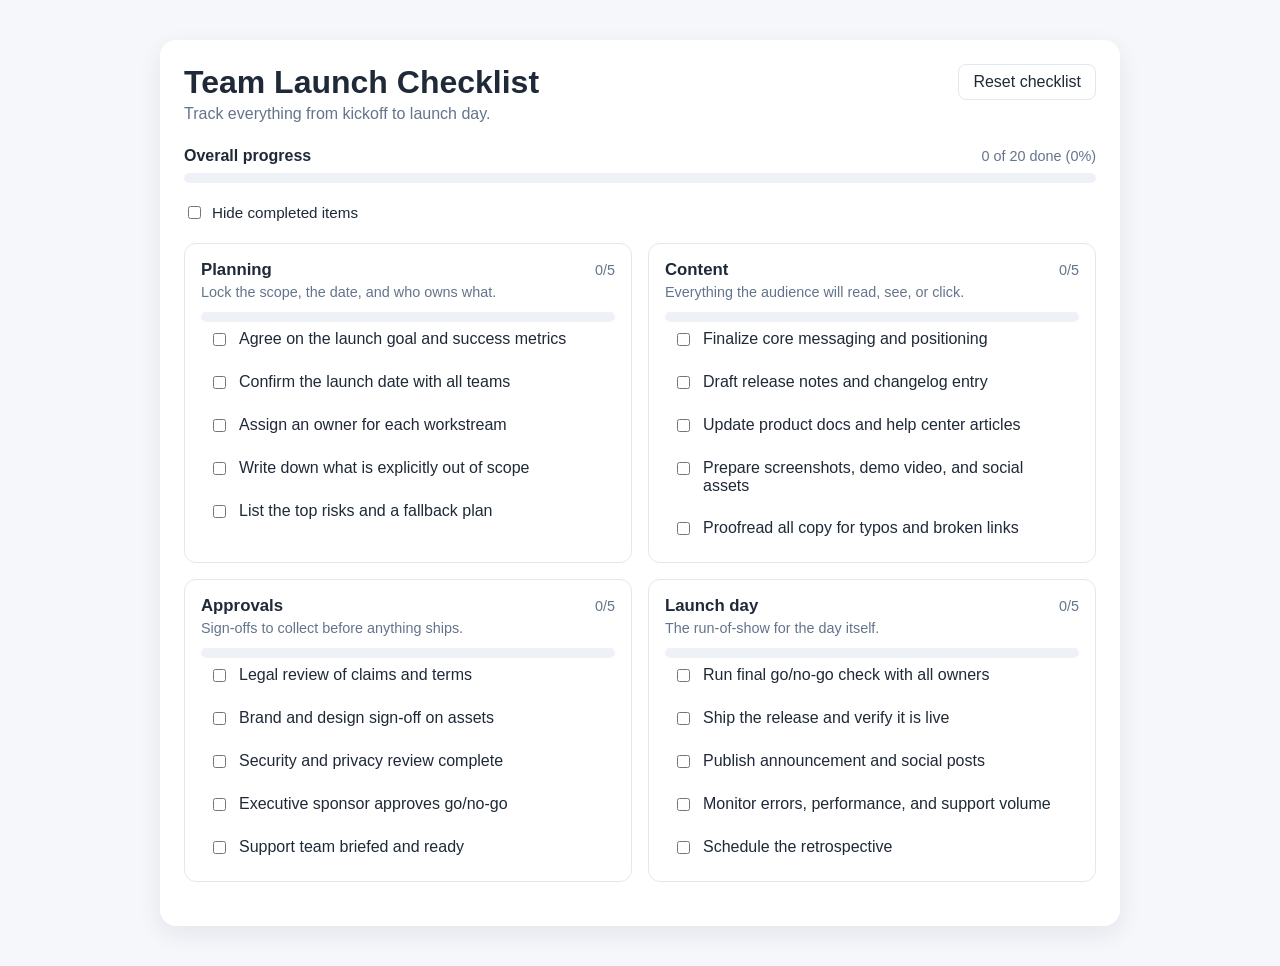
==== launch-checklist/index.html @ 83b56e7b "Add team launch checklist app and dashboard status filter Add a static Team Launch Checklist app und" ====
<!doctype html>
<html lang="en">
<head>
  <meta charset="utf-8">
  <meta name="viewport" content="width=device-width, initial-scale=1">
  <title>Team Launch Checklist</title>
  <link rel="stylesheet" href="styles.css">
</head>
<body>
  <main class="shell">
    <header class="header">
      <div>
        <h1>Team Launch Checklist</h1>
        <p class="subtitle">Track everything from kickoff to launch day.</p>
      </div>
      <button id="resetButton" class="ghost-button" type="button">Reset checklist</button>
    </header>

    <section class="overall" aria-label="Overall progress">
      <div class="overall-head">
        <strong>Overall progress</strong>
        <span id="overallCount" class="meta"></span>
      </div>
      <div class="progress">
        <div id="overallBar" class="progress-fill"></div>
      </div>
    </section>

    <div class="filters">
      <label class="toggle">
        <input type="checkbox" id="hideDone">
        Hide completed items
      </label>
    </div>

    <div id="sections" class="sections"></div>

    <p id="status" class="meta status" role="status" aria-live="polite"></p>
  </main>

  <script src="app.js"></script>
</body>
</html>
---- launch-checklist/styles.css ----
:root {
  --border: #e2e8f0;
  --muted: #64748b;
  --accent: #2563eb;
  --done: #16a34a;
}

* {
  box-sizing: border-box;
}

body {
  margin: 0;
  font-family: Segoe UI, Arial, sans-serif;
  background: #f5f7fb;
  color: #1f2937;
}

.shell {
  max-width: 960px;
  margin: 40px auto;
  padding: 24px;
  background: #fff;
  border-radius: 16px;
  box-shadow: 0 8px 24px rgba(15, 23, 42, 0.08);
}

.header {
  display: flex;
  flex-wrap: wrap;
  gap: 16px;
  align-items: flex-start;
  justify-content: space-between;
}

h1 {
  margin: 0;
}

.subtitle,
.meta {
  color: var(--muted);
}

.subtitle {
  margin: 4px 0 0;
}

.meta {
  font-size: 0.9rem;
}

.ghost-button {
  padding: 8px 14px;
  border: 1px solid var(--border);
  border-radius: 8px;
  background: #fff;
  color: #1f2937;
  font: inherit;
  cursor: pointer;
}

.ghost-button:hover {
  border-color: #cbd5e1;
  background: #f8fafc;
}

.overall {
  margin-top: 24px;
}

.overall-head {
  display: flex;
  justify-content: space-between;
  align-items: baseline;
  gap: 12px;
  margin-bottom: 8px;
}

.progress {
  height: 10px;
  border-radius: 999px;
  background: #eef2f7;
  overflow: hidden;
}

.progress-fill {
  height: 100%;
  width: 0;
  border-radius: 999px;
  background: var(--accent);
  transition: width 160ms ease-out;
}

.progress-fill.complete {
  background: var(--done);
}

.filters {
  margin-top: 20px;
}

.toggle {
  display: inline-flex;
  align-items: center;
  gap: 8px;
  font-size: 0.95rem;
  cursor: pointer;
}

.sections {
  display: grid;
  grid-template-columns: repeat(auto-fit, minmax(300px, 1fr));
  gap: 16px;
  margin-top: 20px;
}

.section {
  border: 1px solid var(--border);
  border-radius: 12px;
  padding: 16px;
}

.section-head {
  display: flex;
  justify-content: space-between;
  align-items: baseline;
  gap: 12px;
}

.section-head h2 {
  margin: 0;
  font-size: 1.05rem;
}

.section-description {
  margin: 4px 0 12px;
}

.items {
  list-style: none;
  margin: 0;
  padding: 0;
  display: grid;
  gap: 8px;
}

.item {
  display: flex;
  align-items: flex-start;
  gap: 10px;
  padding: 8px;
  border-radius: 8px;
  cursor: pointer;
}

.item:hover {
  background: #f8fafc;
}

.item input {
  margin-top: 3px;
}

.item.done .item-label {
  color: var(--muted);
  text-decoration: line-through;
}

.empty {
  color: var(--muted);
  font-size: 0.9rem;
  font-style: italic;
  padding: 8px;
}

.status {
  margin-top: 20px;
}
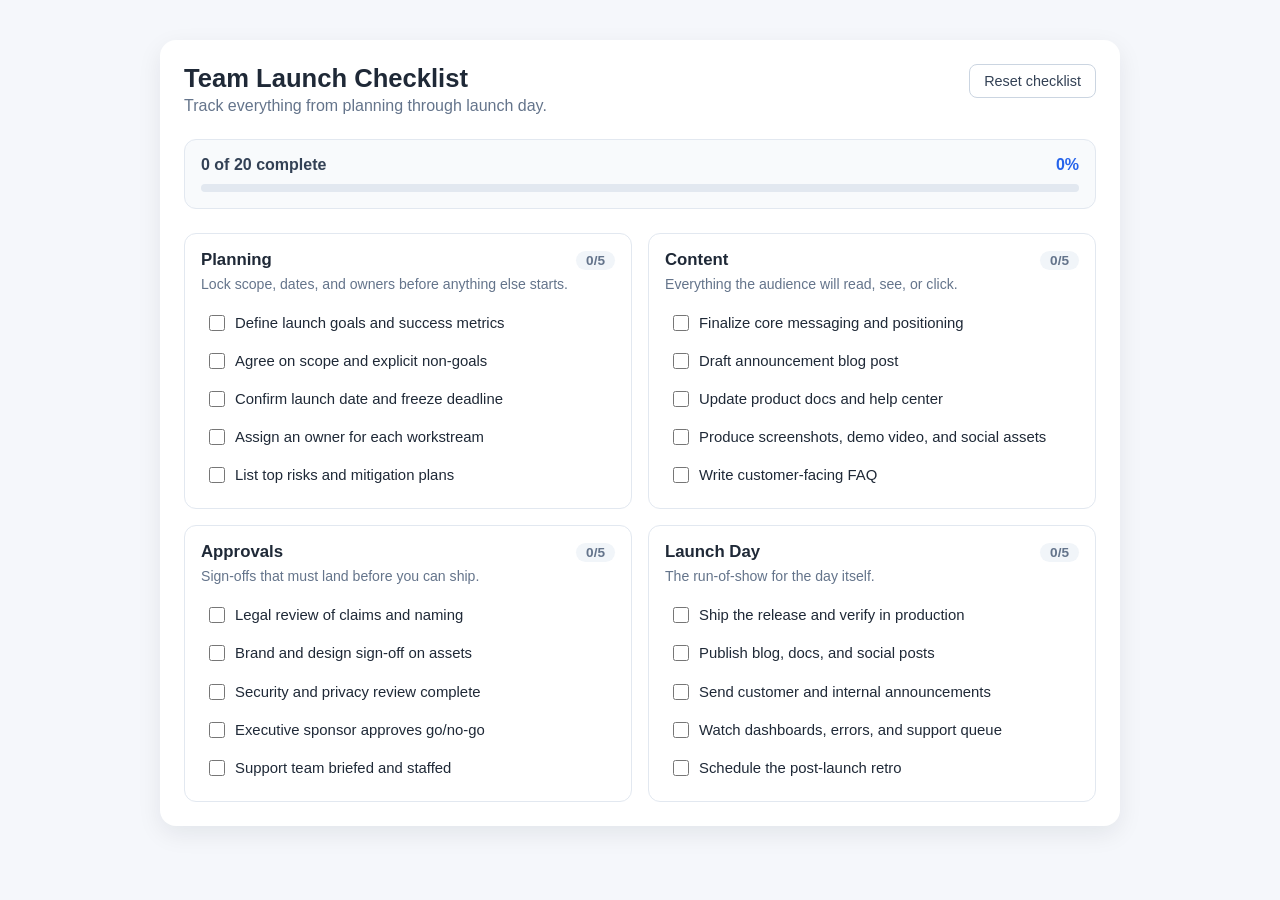
==== commit 3c49a21b: "Add static team launch checklist app A dependency-free checklist covering Planning, Content, Approva" ====
--- a/launch-checklist/index.html
+++ b/launch-checklist/index.html
@@ -11,31 +11,24 @@
     <header class="header">
       <div>
         <h1>Team Launch Checklist</h1>
-        <p class="subtitle">Track everything from kickoff to launch day.</p>
+        <p class="subtitle">Track everything from planning through launch day.</p>
       </div>
-      <button id="resetButton" class="ghost-button" type="button">Reset checklist</button>
+      <button id="resetBtn" type="button" class="reset">Reset checklist</button>
     </header>
 
-    <section class="overall" aria-label="Overall progress">
-      <div class="overall-head">
-        <strong>Overall progress</strong>
-        <span id="overallCount" class="meta"></span>
+    <section class="overall" aria-labelledby="overallHeading">
+      <h2 id="overallHeading" class="sr-only">Overall progress</h2>
+      <div class="overall-row">
+        <p id="overallLabel" class="overall-label" aria-live="polite">0 of 0 complete</p>
+        <p id="overallPct" class="overall-pct">0%</p>
       </div>
-      <div class="progress">
-        <div id="overallBar" class="progress-fill"></div>
+      <div class="bar" role="progressbar" aria-labelledby="overallHeading"
+           aria-valuemin="0" aria-valuemax="100" aria-valuenow="0" id="overallBar">
+        <div class="bar-fill" id="overallFill"></div>
       </div>
     </section>
 
-    <div class="filters">
-      <label class="toggle">
-        <input type="checkbox" id="hideDone">
-        Hide completed items
-      </label>
-    </div>
-
     <div id="sections" class="sections"></div>
-
-    <p id="status" class="meta status" role="status" aria-live="polite"></p>
   </main>
 
   <script src="app.js"></script>
--- a/launch-checklist/styles.css
+++ b/launch-checklist/styles.css
@@ -1,10 +1,3 @@
-:root {
-  --border: #e2e8f0;
-  --muted: #64748b;
-  --accent: #2563eb;
-  --done: #16a34a;
-}
-
 * {
   box-sizing: border-box;
 }
@@ -25,6 +18,18 @@
   box-shadow: 0 8px 24px rgba(15, 23, 42, 0.08);
 }
 
+.sr-only {
+  position: absolute;
+  width: 1px;
+  height: 1px;
+  padding: 0;
+  margin: -1px;
+  overflow: hidden;
+  clip: rect(0 0 0 0);
+  white-space: nowrap;
+  border: 0;
+}
+
 .header {
   display: flex;
   flex-wrap: wrap;
@@ -35,96 +40,89 @@
 
 h1 {
   margin: 0;
-}
-
-.subtitle,
-.meta {
-  color: var(--muted);
+  font-size: 1.6rem;
 }
 
 .subtitle {
   margin: 4px 0 0;
+  color: #64748b;
 }
 
-.meta {
-  font-size: 0.9rem;
-}
-
-.ghost-button {
+.reset {
   padding: 8px 14px;
-  border: 1px solid var(--border);
+  border: 1px solid #cbd5e1;
   border-radius: 8px;
   background: #fff;
-  color: #1f2937;
+  color: #334155;
   font: inherit;
+  font-size: 0.9rem;
   cursor: pointer;
 }
 
-.ghost-button:hover {
-  border-color: #cbd5e1;
-  background: #f8fafc;
+.reset:hover {
+  background: #f1f5f9;
 }
 
 .overall {
   margin-top: 24px;
+  padding: 16px;
+  border: 1px solid #e2e8f0;
+  border-radius: 12px;
+  background: #f8fafc;
 }
 
-.overall-head {
+.overall-row {
   display: flex;
+  align-items: baseline;
   justify-content: space-between;
-  align-items: baseline;
   gap: 12px;
-  margin-bottom: 8px;
 }
 
-.progress {
-  height: 10px;
+.overall-label {
+  margin: 0;
+  font-weight: 600;
+  color: #334155;
+}
+
+.overall-pct {
+  margin: 0;
+  font-weight: 700;
+  color: #2563eb;
+}
+
+.bar {
+  margin-top: 10px;
+  height: 8px;
   border-radius: 999px;
-  background: #eef2f7;
+  background: #e2e8f0;
   overflow: hidden;
 }
 
-.progress-fill {
+.bar-fill {
   height: 100%;
   width: 0;
   border-radius: 999px;
-  background: var(--accent);
-  transition: width 160ms ease-out;
-}
-
-.progress-fill.complete {
-  background: var(--done);
-}
-
-.filters {
-  margin-top: 20px;
-}
-
-.toggle {
-  display: inline-flex;
-  align-items: center;
-  gap: 8px;
-  font-size: 0.95rem;
-  cursor: pointer;
+  background: #2563eb;
+  transition: width 160ms ease;
 }
 
 .sections {
   display: grid;
   grid-template-columns: repeat(auto-fit, minmax(300px, 1fr));
   gap: 16px;
-  margin-top: 20px;
+  margin-top: 24px;
 }
 
 .section {
-  border: 1px solid var(--border);
+  border: 1px solid #e2e8f0;
   border-radius: 12px;
   padding: 16px;
 }
 
 .section-head {
   display: flex;
+  align-items: center;
   justify-content: space-between;
-  align-items: baseline;
   gap: 12px;
 }
 
@@ -133,47 +131,69 @@
   font-size: 1.05rem;
 }
 
-.section-description {
-  margin: 4px 0 12px;
+.section-count {
+  font-size: 0.85rem;
+  font-weight: 700;
+  color: #64748b;
+  background: #f1f5f9;
+  border-radius: 999px;
+  padding: 2px 10px;
+}
+
+.section-count.complete {
+  color: #166534;
+  background: #dcfce7;
+}
+
+.section-blurb {
+  margin: 6px 0 0;
+  color: #64748b;
+  font-size: 0.88rem;
 }
 
 .items {
   list-style: none;
-  margin: 0;
+  margin: 14px 0 0;
   padding: 0;
   display: grid;
-  gap: 8px;
+  gap: 4px;
 }
 
-.item {
+.item-label {
   display: flex;
   align-items: flex-start;
   gap: 10px;
-  padding: 8px;
+  padding: 7px 8px;
   border-radius: 8px;
   cursor: pointer;
 }
 
-.item:hover {
+.item-label:hover {
   background: #f8fafc;
 }
 
-.item input {
-  margin-top: 3px;
+.item-label input {
+  margin: 2px 0 0;
+  width: 16px;
+  height: 16px;
+  accent-color: #2563eb;
+  flex-shrink: 0;
+  cursor: pointer;
 }
 
-.item.done .item-label {
-  color: var(--muted);
+.item-text {
+  font-size: 0.93rem;
+  line-height: 1.35;
+}
+
+.item.done .item-text {
+  color: #94a3b8;
   text-decoration: line-through;
 }
 
-.empty {
-  color: var(--muted);
-  font-size: 0.9rem;
-  font-style: italic;
-  padding: 8px;
+@media (max-width: 600px) {
+  .shell {
+    margin: 16px;
+    padding: 18px;
+  }
 }
-
-.status {
-  margin-top: 20px;
-}
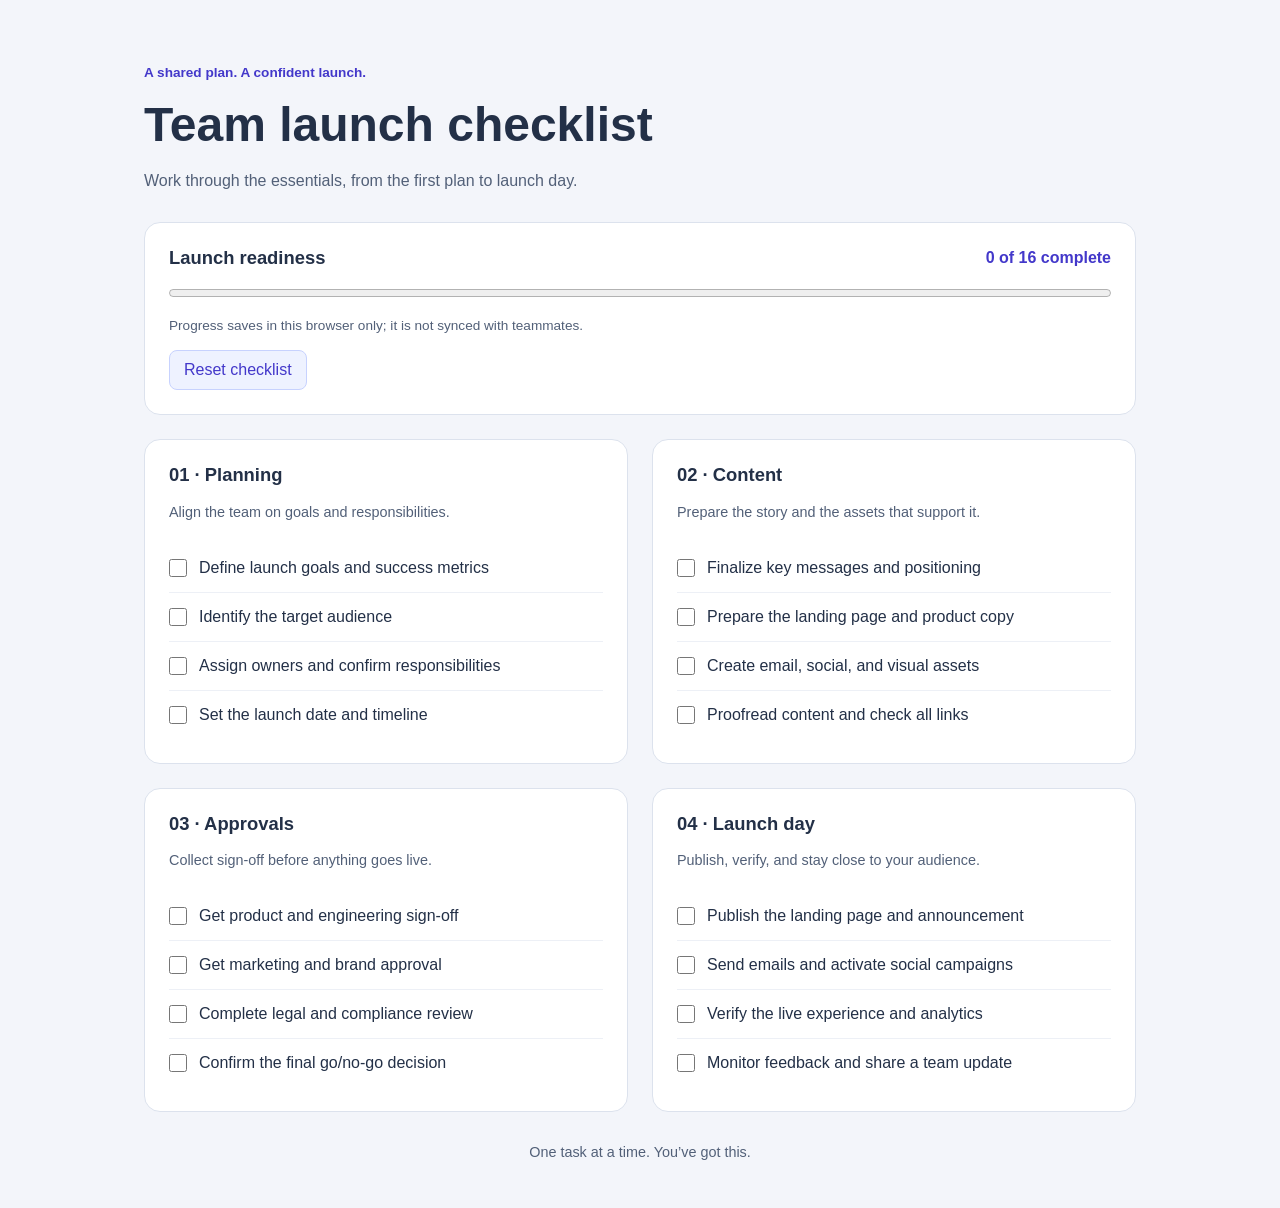
==== commit 02f8b537: "Add static team launch checklist with local progress saving Co-authored-by: Copilot App <223556219+C" ====
--- a/launch-checklist/index.html
+++ b/launch-checklist/index.html
@@ -8,29 +8,57 @@
 </head>
 <body>
   <main class="shell">
-    <header class="header">
-      <div>
-        <h1>Team Launch Checklist</h1>
-        <p class="subtitle">Track everything from planning through launch day.</p>
+    <header>
+      <p class="eyebrow">A shared plan. A confident launch.</p>
+      <h1>Team launch checklist</h1>
+      <p>Work through the essentials, from the first plan to launch day.</p>
+    </header>
+    <section class="overview" aria-label="Launch progress">
+      <div class="progress-heading">
+        <h2>Launch readiness</h2>
+        <span id="progressText" role="status">0 of 16 complete</span>
       </div>
-      <button id="resetBtn" type="button" class="reset">Reset checklist</button>
-    </header>
-
-    <section class="overall" aria-labelledby="overallHeading">
-      <h2 id="overallHeading" class="sr-only">Overall progress</h2>
-      <div class="overall-row">
-        <p id="overallLabel" class="overall-label" aria-live="polite">0 of 0 complete</p>
-        <p id="overallPct" class="overall-pct">0%</p>
-      </div>
-      <div class="bar" role="progressbar" aria-labelledby="overallHeading"
-           aria-valuemin="0" aria-valuemax="100" aria-valuenow="0" id="overallBar">
-        <div class="bar-fill" id="overallFill"></div>
-      </div>
+      <progress id="progress" max="16" value="0" aria-label="Completed launch tasks"></progress>
+      <p id="saveStatus" role="status">Progress saves in this browser only; it is not synced with teammates.</p>
+      <button id="reset" type="button">Reset checklist</button>
     </section>
-
-    <div id="sections" class="sections"></div>
+    <div class="sections">
+      <section class="checklist" aria-labelledby="planningHeading">
+        <h2 id="planningHeading">01 · Planning</h2>
+        <p>Align the team on goals and responsibilities.</p>
+        <label><input type="checkbox" id="planning-goals"> Define launch goals and success metrics</label>
+        <label><input type="checkbox" id="planning-audience"> Identify the target audience</label>
+        <label><input type="checkbox" id="planning-owners"> Assign owners and confirm responsibilities</label>
+        <label><input type="checkbox" id="planning-date"> Set the launch date and timeline</label>
+      </section>
+      <section class="checklist" aria-labelledby="contentHeading">
+        <h2 id="contentHeading">02 · Content</h2>
+        <p>Prepare the story and the assets that support it.</p>
+        <label><input type="checkbox" id="content-messaging"> Finalize key messages and positioning</label>
+        <label><input type="checkbox" id="content-page"> Prepare the landing page and product copy</label>
+        <label><input type="checkbox" id="content-assets"> Create email, social, and visual assets</label>
+        <label><input type="checkbox" id="content-proof"> Proofread content and check all links</label>
+      </section>
+      <section class="checklist" aria-labelledby="approvalsHeading">
+        <h2 id="approvalsHeading">03 · Approvals</h2>
+        <p>Collect sign-off before anything goes live.</p>
+        <label><input type="checkbox" id="approvals-product"> Get product and engineering sign-off</label>
+        <label><input type="checkbox" id="approvals-brand"> Get marketing and brand approval</label>
+        <label><input type="checkbox" id="approvals-legal"> Complete legal and compliance review</label>
+        <label><input type="checkbox" id="approvals-go"> Confirm the final go/no-go decision</label>
+      </section>
+      <section class="checklist" aria-labelledby="launchHeading">
+        <h2 id="launchHeading">04 · Launch day</h2>
+        <p>Publish, verify, and stay close to your audience.</p>
+        <label><input type="checkbox" id="launch-publish"> Publish the landing page and announcement</label>
+        <label><input type="checkbox" id="launch-campaigns"> Send emails and activate social campaigns</label>
+        <label><input type="checkbox" id="launch-check"> Verify the live experience and analytics</label>
+        <label><input type="checkbox" id="launch-monitor"> Monitor feedback and share a team update</label>
+      </section>
+    </div>
+    <noscript><p>Enable JavaScript to track progress and save your checklist. The tasks are still readable without it.</p></noscript>
+    <footer>One task at a time. You’ve got this.</footer>
   </main>
-
   <script src="app.js"></script>
 </body>
 </html>
--- a/launch-checklist/styles.css
+++ b/launch-checklist/styles.css
@@ -1,199 +1,49 @@
-* {
-  box-sizing: border-box;
+:root {
+  font-family: "Segoe UI", Arial, sans-serif;
+  color: #233047;
+  background: #f3f5fa;
+  accent-color: #4338ca;
 }
 
-body {
-  margin: 0;
-  font-family: Segoe UI, Arial, sans-serif;
-  background: #f5f7fb;
-  color: #1f2937;
+* { box-sizing: border-box; }
+body { margin: 0; }
+.shell { max-width: 1040px; margin: 0 auto; padding: 48px 24px; }
+header { margin-bottom: 28px; }
+.eyebrow { color: #4338ca; font-size: 0.85rem; font-weight: 700; }
+h1 { font-size: clamp(2rem, 5vw, 3rem); margin: 12px 0; }
+h2 { font-size: 1.15rem; margin: 0; }
+p { color: #526078; line-height: 1.6; }
+.overview, .checklist {
+  background: white;
+  border: 1px solid #dce2ed;
+  border-radius: 16px;
+  padding: 24px;
 }
-
-.shell {
-  max-width: 960px;
-  margin: 40px auto;
-  padding: 24px;
-  background: #fff;
-  border-radius: 16px;
-  box-shadow: 0 8px 24px rgba(15, 23, 42, 0.08);
-}
-
-.sr-only {
-  position: absolute;
-  width: 1px;
-  height: 1px;
-  padding: 0;
-  margin: -1px;
-  overflow: hidden;
-  clip: rect(0 0 0 0);
-  white-space: nowrap;
-  border: 0;
-}
-
-.header {
-  display: flex;
-  flex-wrap: wrap;
-  gap: 16px;
-  align-items: flex-start;
-  justify-content: space-between;
-}
-
-h1 {
-  margin: 0;
-  font-size: 1.6rem;
-}
-
-.subtitle {
-  margin: 4px 0 0;
-  color: #64748b;
-}
-
-.reset {
-  padding: 8px 14px;
-  border: 1px solid #cbd5e1;
+.overview { margin-bottom: 24px; }
+.progress-heading { display: flex; align-items: center; justify-content: space-between; gap: 12px; flex-wrap: wrap; }
+#progressText { font-weight: 600; color: #4338ca; }
+progress { width: 100%; height: 16px; margin-top: 16px; }
+#saveStatus { font-size: 0.85rem; }
+button {
+  font: inherit;
+  color: #4338ca;
+  background: #eef2ff;
+  border: 1px solid #c7d2fe;
   border-radius: 8px;
-  background: #fff;
-  color: #334155;
-  font: inherit;
-  font-size: 0.9rem;
+  padding: 10px 14px;
   cursor: pointer;
 }
-
-.reset:hover {
-  background: #f1f5f9;
+button:hover { background: #e0e7ff; }
+.sections { display: grid; grid-template-columns: repeat(2, minmax(0, 1fr)); gap: 24px; }
+.checklist > p { font-size: 0.9rem; margin-bottom: 20px; }
+label { display: flex; gap: 12px; align-items: flex-start; padding: 12px 0; line-height: 1.5; cursor: pointer; }
+label + label { border-top: 1px solid #edf0f6; }
+input[type="checkbox"] { flex-shrink: 0; width: 18px; height: 18px; margin: 3px 0 0; }
+label:has(input:checked) { color: #526078; text-decoration: line-through; }
+:focus-visible { outline: 3px solid #4338ca; outline-offset: 4px; }
+footer { text-align: center; color: #526078; margin-top: 32px; font-size: 0.9rem; }
+@media (max-width: 640px) {
+  .shell { padding: 28px 16px; }
+  .sections { grid-template-columns: 1fr; }
+  .overview, .checklist { padding: 20px; }
 }
-
-.overall {
-  margin-top: 24px;
-  padding: 16px;
-  border: 1px solid #e2e8f0;
-  border-radius: 12px;
-  background: #f8fafc;
-}
-
-.overall-row {
-  display: flex;
-  align-items: baseline;
-  justify-content: space-between;
-  gap: 12px;
-}
-
-.overall-label {
-  margin: 0;
-  font-weight: 600;
-  color: #334155;
-}
-
-.overall-pct {
-  margin: 0;
-  font-weight: 700;
-  color: #2563eb;
-}
-
-.bar {
-  margin-top: 10px;
-  height: 8px;
-  border-radius: 999px;
-  background: #e2e8f0;
-  overflow: hidden;
-}
-
-.bar-fill {
-  height: 100%;
-  width: 0;
-  border-radius: 999px;
-  background: #2563eb;
-  transition: width 160ms ease;
-}
-
-.sections {
-  display: grid;
-  grid-template-columns: repeat(auto-fit, minmax(300px, 1fr));
-  gap: 16px;
-  margin-top: 24px;
-}
-
-.section {
-  border: 1px solid #e2e8f0;
-  border-radius: 12px;
-  padding: 16px;
-}
-
-.section-head {
-  display: flex;
-  align-items: center;
-  justify-content: space-between;
-  gap: 12px;
-}
-
-.section-head h2 {
-  margin: 0;
-  font-size: 1.05rem;
-}
-
-.section-count {
-  font-size: 0.85rem;
-  font-weight: 700;
-  color: #64748b;
-  background: #f1f5f9;
-  border-radius: 999px;
-  padding: 2px 10px;
-}
-
-.section-count.complete {
-  color: #166534;
-  background: #dcfce7;
-}
-
-.section-blurb {
-  margin: 6px 0 0;
-  color: #64748b;
-  font-size: 0.88rem;
-}
-
-.items {
-  list-style: none;
-  margin: 14px 0 0;
-  padding: 0;
-  display: grid;
-  gap: 4px;
-}
-
-.item-label {
-  display: flex;
-  align-items: flex-start;
-  gap: 10px;
-  padding: 7px 8px;
-  border-radius: 8px;
-  cursor: pointer;
-}
-
-.item-label:hover {
-  background: #f8fafc;
-}
-
-.item-label input {
-  margin: 2px 0 0;
-  width: 16px;
-  height: 16px;
-  accent-color: #2563eb;
-  flex-shrink: 0;
-  cursor: pointer;
-}
-
-.item-text {
-  font-size: 0.93rem;
-  line-height: 1.35;
-}
-
-.item.done .item-text {
-  color: #94a3b8;
-  text-decoration: line-through;
-}
-
-@media (max-width: 600px) {
-  .shell {
-    margin: 16px;
-    padding: 18px;
-  }
-}
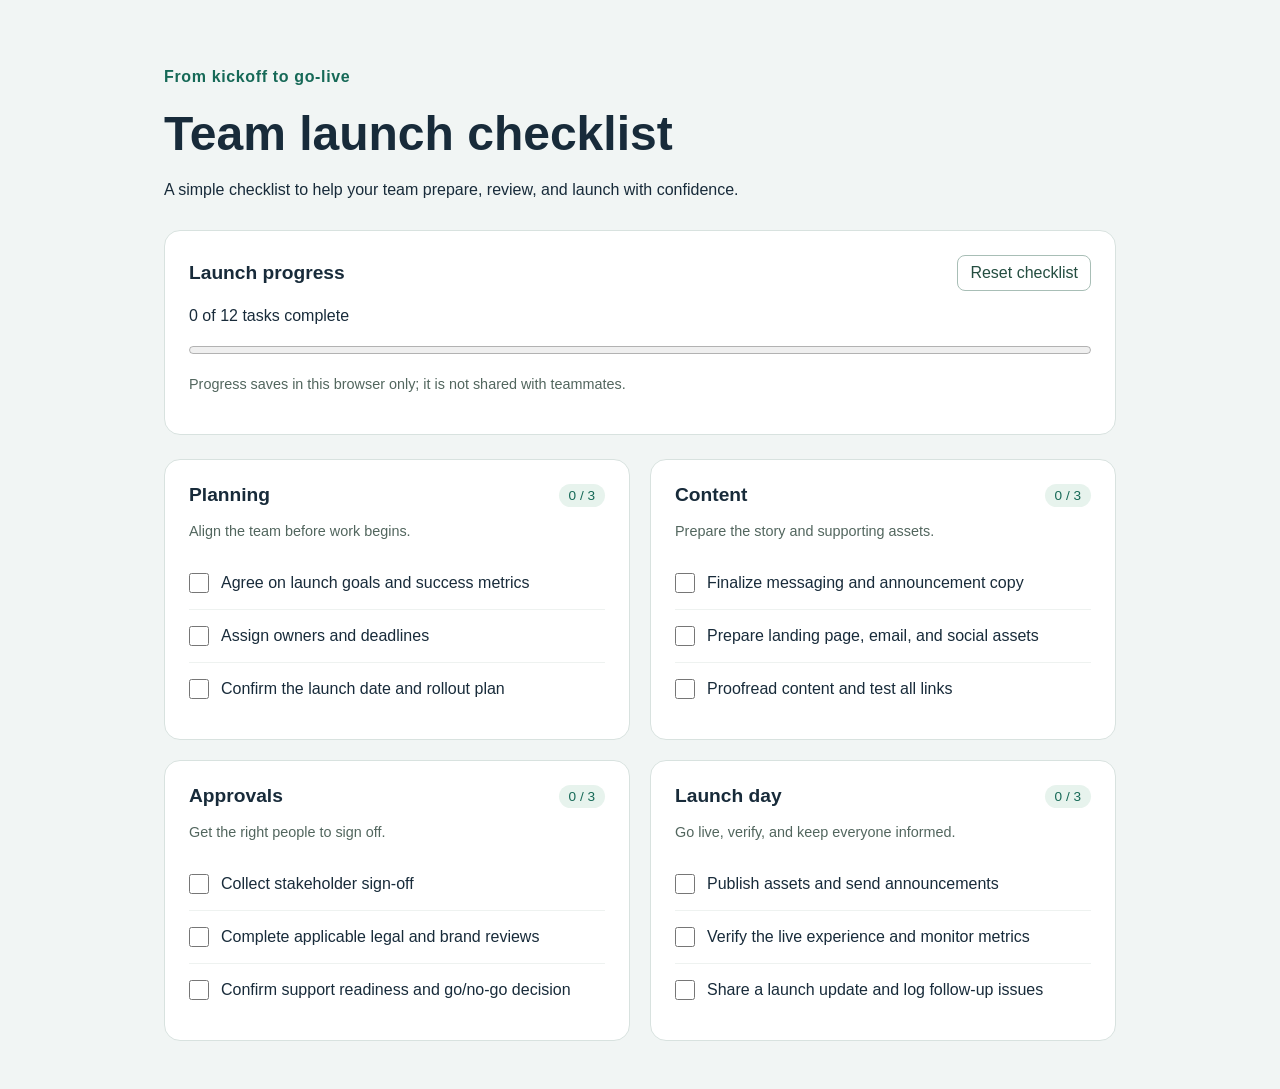
==== commit c29802af: "Add static team launch checklist with local progress saving Co-authored-by: Copilot App <223556219+C" ====
--- a/launch-checklist/index.html
+++ b/launch-checklist/index.html
@@ -5,60 +5,60 @@
   <meta name="viewport" content="width=device-width, initial-scale=1">
   <title>Team Launch Checklist</title>
   <link rel="stylesheet" href="styles.css">
+  <script src="app.js" defer></script>
 </head>
 <body>
-  <main class="shell">
+  <main>
     <header>
-      <p class="eyebrow">A shared plan. A confident launch.</p>
+      <p class="eyebrow">From kickoff to go-live</p>
       <h1>Team launch checklist</h1>
-      <p>Work through the essentials, from the first plan to launch day.</p>
+      <p>A simple checklist to help your team prepare, review, and launch with confidence.</p>
     </header>
-    <section class="overview" aria-label="Launch progress">
-      <div class="progress-heading">
-        <h2>Launch readiness</h2>
-        <span id="progressText" role="status">0 of 16 complete</span>
+
+    <section class="overview" aria-labelledby="progress-heading">
+      <div class="overview-heading">
+        <h2 id="progress-heading">Launch progress</h2>
+        <button id="reset" type="button">Reset checklist</button>
       </div>
-      <progress id="progress" max="16" value="0" aria-label="Completed launch tasks"></progress>
-      <p id="saveStatus" role="status">Progress saves in this browser only; it is not synced with teammates.</p>
-      <button id="reset" type="button">Reset checklist</button>
+      <p id="progress-text" role="status">0 of 12 tasks complete</p>
+      <progress id="progress" max="12" value="0" aria-label="Overall launch progress"></progress>
+      <p id="save-notice" class="note" role="status">Progress saves in this browser only; it is not shared with teammates.</p>
     </section>
+
     <div class="sections">
-      <section class="checklist" aria-labelledby="planningHeading">
-        <h2 id="planningHeading">01 · Planning</h2>
-        <p>Align the team on goals and responsibilities.</p>
-        <label><input type="checkbox" id="planning-goals"> Define launch goals and success metrics</label>
-        <label><input type="checkbox" id="planning-audience"> Identify the target audience</label>
-        <label><input type="checkbox" id="planning-owners"> Assign owners and confirm responsibilities</label>
-        <label><input type="checkbox" id="planning-date"> Set the launch date and timeline</label>
+      <section class="checklist" aria-labelledby="planning-heading">
+        <div class="section-heading"><h2 id="planning-heading">Planning</h2><span class="section-count">0 / 3</span></div>
+        <p class="note">Align the team before work begins.</p>
+        <label><input type="checkbox" data-task="planning-goals"><span>Agree on launch goals and success metrics</span></label>
+        <label><input type="checkbox" data-task="planning-owners"><span>Assign owners and deadlines</span></label>
+        <label><input type="checkbox" data-task="planning-date"><span>Confirm the launch date and rollout plan</span></label>
       </section>
-      <section class="checklist" aria-labelledby="contentHeading">
-        <h2 id="contentHeading">02 · Content</h2>
-        <p>Prepare the story and the assets that support it.</p>
-        <label><input type="checkbox" id="content-messaging"> Finalize key messages and positioning</label>
-        <label><input type="checkbox" id="content-page"> Prepare the landing page and product copy</label>
-        <label><input type="checkbox" id="content-assets"> Create email, social, and visual assets</label>
-        <label><input type="checkbox" id="content-proof"> Proofread content and check all links</label>
+
+      <section class="checklist" aria-labelledby="content-heading">
+        <div class="section-heading"><h2 id="content-heading">Content</h2><span class="section-count">0 / 3</span></div>
+        <p class="note">Prepare the story and supporting assets.</p>
+        <label><input type="checkbox" data-task="content-message"><span>Finalize messaging and announcement copy</span></label>
+        <label><input type="checkbox" data-task="content-assets"><span>Prepare landing page, email, and social assets</span></label>
+        <label><input type="checkbox" data-task="content-review"><span>Proofread content and test all links</span></label>
       </section>
-      <section class="checklist" aria-labelledby="approvalsHeading">
-        <h2 id="approvalsHeading">03 · Approvals</h2>
-        <p>Collect sign-off before anything goes live.</p>
-        <label><input type="checkbox" id="approvals-product"> Get product and engineering sign-off</label>
-        <label><input type="checkbox" id="approvals-brand"> Get marketing and brand approval</label>
-        <label><input type="checkbox" id="approvals-legal"> Complete legal and compliance review</label>
-        <label><input type="checkbox" id="approvals-go"> Confirm the final go/no-go decision</label>
+
+      <section class="checklist" aria-labelledby="approvals-heading">
+        <div class="section-heading"><h2 id="approvals-heading">Approvals</h2><span class="section-count">0 / 3</span></div>
+        <p class="note">Get the right people to sign off.</p>
+        <label><input type="checkbox" data-task="approvals-stakeholders"><span>Collect stakeholder sign-off</span></label>
+        <label><input type="checkbox" data-task="approvals-legal"><span>Complete applicable legal and brand reviews</span></label>
+        <label><input type="checkbox" data-task="approvals-ready"><span>Confirm support readiness and go/no-go decision</span></label>
       </section>
-      <section class="checklist" aria-labelledby="launchHeading">
-        <h2 id="launchHeading">04 · Launch day</h2>
-        <p>Publish, verify, and stay close to your audience.</p>
-        <label><input type="checkbox" id="launch-publish"> Publish the landing page and announcement</label>
-        <label><input type="checkbox" id="launch-campaigns"> Send emails and activate social campaigns</label>
-        <label><input type="checkbox" id="launch-check"> Verify the live experience and analytics</label>
-        <label><input type="checkbox" id="launch-monitor"> Monitor feedback and share a team update</label>
+
+      <section class="checklist" aria-labelledby="launch-heading">
+        <div class="section-heading"><h2 id="launch-heading">Launch day</h2><span class="section-count">0 / 3</span></div>
+        <p class="note">Go live, verify, and keep everyone informed.</p>
+        <label><input type="checkbox" data-task="launch-publish"><span>Publish assets and send announcements</span></label>
+        <label><input type="checkbox" data-task="launch-verify"><span>Verify the live experience and monitor metrics</span></label>
+        <label><input type="checkbox" data-task="launch-update"><span>Share a launch update and log follow-up issues</span></label>
       </section>
     </div>
-    <noscript><p>Enable JavaScript to track progress and save your checklist. The tasks are still readable without it.</p></noscript>
-    <footer>One task at a time. You’ve got this.</footer>
+    <noscript><p>Enable JavaScript to track progress and save your checklist.</p></noscript>
   </main>
-  <script src="app.js"></script>
 </body>
 </html>
--- a/launch-checklist/styles.css
+++ b/launch-checklist/styles.css
@@ -1,49 +1,34 @@
 :root {
   font-family: "Segoe UI", Arial, sans-serif;
-  color: #233047;
-  background: #f3f5fa;
-  accent-color: #4338ca;
+  color: #182b3a;
+  background: #f1f5f4;
+  accent-color: #166957;
 }
 
 * { box-sizing: border-box; }
 body { margin: 0; }
-.shell { max-width: 1040px; margin: 0 auto; padding: 48px 24px; }
+main { max-width: 1000px; margin: 0 auto; padding: 48px 24px; }
+h1 { font-size: clamp(2rem, 5vw, 3rem); margin: 8px 0 16px; }
+h2 { font-size: 1.2rem; margin: 0; }
 header { margin-bottom: 28px; }
-.eyebrow { color: #4338ca; font-size: 0.85rem; font-weight: 700; }
-h1 { font-size: clamp(2rem, 5vw, 3rem); margin: 12px 0; }
-h2 { font-size: 1.15rem; margin: 0; }
-p { color: #526078; line-height: 1.6; }
-.overview, .checklist {
-  background: white;
-  border: 1px solid #dce2ed;
-  border-radius: 16px;
-  padding: 24px;
-}
+header > p { line-height: 1.6; }
+.eyebrow { color: #166957; font-weight: 700; letter-spacing: 0.04em; }
+.overview, .checklist { background: #fff; border: 1px solid #d8e2df; border-radius: 16px; padding: 24px; }
 .overview { margin-bottom: 24px; }
-.progress-heading { display: flex; align-items: center; justify-content: space-between; gap: 12px; flex-wrap: wrap; }
-#progressText { font-weight: 600; color: #4338ca; }
-progress { width: 100%; height: 16px; margin-top: 16px; }
-#saveStatus { font-size: 0.85rem; }
-button {
-  font: inherit;
-  color: #4338ca;
-  background: #eef2ff;
-  border: 1px solid #c7d2fe;
-  border-radius: 8px;
-  padding: 10px 14px;
-  cursor: pointer;
-}
-button:hover { background: #e0e7ff; }
-.sections { display: grid; grid-template-columns: repeat(2, minmax(0, 1fr)); gap: 24px; }
-.checklist > p { font-size: 0.9rem; margin-bottom: 20px; }
-label { display: flex; gap: 12px; align-items: flex-start; padding: 12px 0; line-height: 1.5; cursor: pointer; }
-label + label { border-top: 1px solid #edf0f6; }
-input[type="checkbox"] { flex-shrink: 0; width: 18px; height: 18px; margin: 3px 0 0; }
-label:has(input:checked) { color: #526078; text-decoration: line-through; }
-:focus-visible { outline: 3px solid #4338ca; outline-offset: 4px; }
-footer { text-align: center; color: #526078; margin-top: 32px; font-size: 0.9rem; }
+.overview-heading, .section-heading { display: flex; align-items: center; justify-content: space-between; gap: 16px; flex-wrap: wrap; }
+progress { width: 100%; height: 16px; }
+.note { font-size: 0.9rem; line-height: 1.5; color: #52665e; }
+.sections { display: grid; grid-template-columns: repeat(2, minmax(0, 1fr)); gap: 20px; }
+.section-count { font-size: 0.85rem; padding: 4px 10px; border-radius: 20px; color: #166957; background: #e7f3ed; }
+label { display: flex; align-items: flex-start; gap: 12px; padding: 14px 0; line-height: 1.5; cursor: pointer; }
+label + label { border-top: 1px solid #eef2f0; }
+input[type="checkbox"] { width: 20px; height: 20px; margin: 2px 0 0; flex-shrink: 0; cursor: pointer; }
+input:checked + span { text-decoration: line-through; color: #52665e; }
+button { border: 1px solid #a8beb6; border-radius: 8px; background: white; color: #244d40; font: inherit; padding: 8px 12px; cursor: pointer; }
+button:hover { background: #e7f3ed; }
+:focus-visible { outline: 3px solid #166957; outline-offset: 4px; }
 @media (max-width: 640px) {
-  .shell { padding: 28px 16px; }
+  main { padding: 28px 16px; }
   .sections { grid-template-columns: 1fr; }
   .overview, .checklist { padding: 20px; }
 }
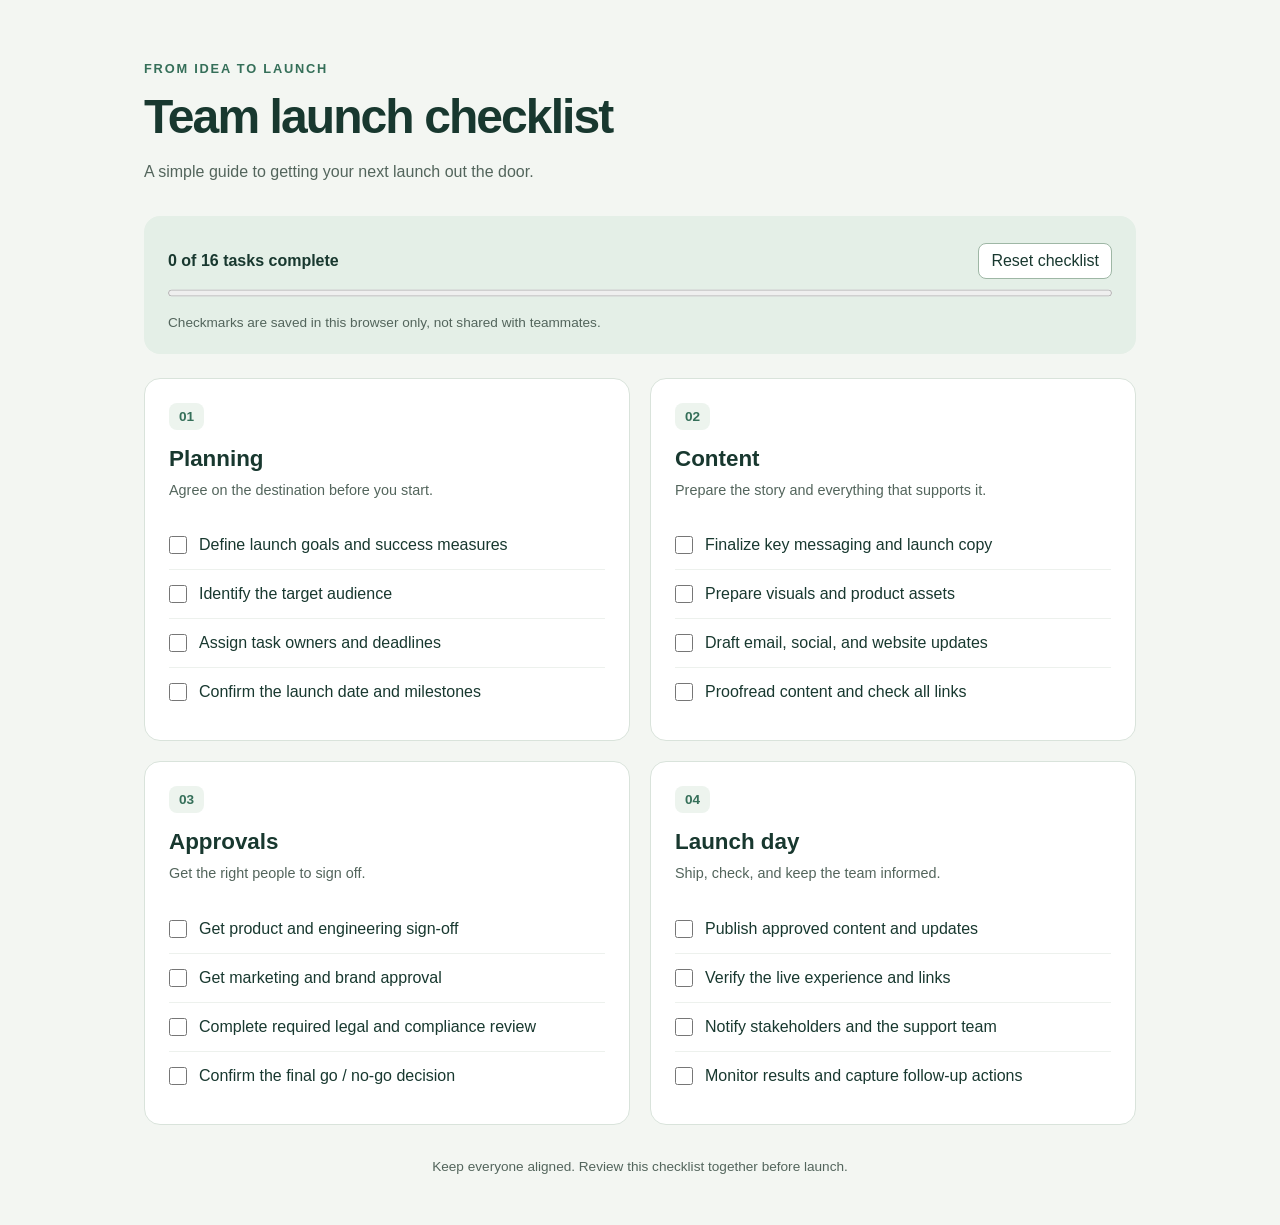
==== commit face9063: "Add static team launch checklist app Co-authored-by: Copilot App <223556219+Copilot@users.noreply.gi" ====
--- a/launch-checklist/index.html
+++ b/launch-checklist/index.html
@@ -10,55 +10,21 @@
 <body>
   <main>
     <header>
-      <p class="eyebrow">From kickoff to go-live</p>
+      <p class="eyebrow">From idea to launch</p>
       <h1>Team launch checklist</h1>
-      <p>A simple checklist to help your team prepare, review, and launch with confidence.</p>
+      <p>A simple guide to getting your next launch out the door.</p>
     </header>
-
-    <section class="overview" aria-labelledby="progress-heading">
-      <div class="overview-heading">
-        <h2 id="progress-heading">Launch progress</h2>
+    <section class="summary" aria-label="Launch progress">
+      <div class="summary-heading">
+        <p id="progressText" role="status">0 of 16 tasks complete</p>
         <button id="reset" type="button">Reset checklist</button>
       </div>
-      <p id="progress-text" role="status">0 of 12 tasks complete</p>
-      <progress id="progress" max="12" value="0" aria-label="Overall launch progress"></progress>
-      <p id="save-notice" class="note" role="status">Progress saves in this browser only; it is not shared with teammates.</p>
+      <progress id="progress" max="16" value="0" aria-label="Completed launch tasks"></progress>
+      <p class="hint" id="saveNotice">Checkmarks are saved in this browser only, not shared with teammates.</p>
     </section>
-
-    <div class="sections">
-      <section class="checklist" aria-labelledby="planning-heading">
-        <div class="section-heading"><h2 id="planning-heading">Planning</h2><span class="section-count">0 / 3</span></div>
-        <p class="note">Align the team before work begins.</p>
-        <label><input type="checkbox" data-task="planning-goals"><span>Agree on launch goals and success metrics</span></label>
-        <label><input type="checkbox" data-task="planning-owners"><span>Assign owners and deadlines</span></label>
-        <label><input type="checkbox" data-task="planning-date"><span>Confirm the launch date and rollout plan</span></label>
-      </section>
-
-      <section class="checklist" aria-labelledby="content-heading">
-        <div class="section-heading"><h2 id="content-heading">Content</h2><span class="section-count">0 / 3</span></div>
-        <p class="note">Prepare the story and supporting assets.</p>
-        <label><input type="checkbox" data-task="content-message"><span>Finalize messaging and announcement copy</span></label>
-        <label><input type="checkbox" data-task="content-assets"><span>Prepare landing page, email, and social assets</span></label>
-        <label><input type="checkbox" data-task="content-review"><span>Proofread content and test all links</span></label>
-      </section>
-
-      <section class="checklist" aria-labelledby="approvals-heading">
-        <div class="section-heading"><h2 id="approvals-heading">Approvals</h2><span class="section-count">0 / 3</span></div>
-        <p class="note">Get the right people to sign off.</p>
-        <label><input type="checkbox" data-task="approvals-stakeholders"><span>Collect stakeholder sign-off</span></label>
-        <label><input type="checkbox" data-task="approvals-legal"><span>Complete applicable legal and brand reviews</span></label>
-        <label><input type="checkbox" data-task="approvals-ready"><span>Confirm support readiness and go/no-go decision</span></label>
-      </section>
-
-      <section class="checklist" aria-labelledby="launch-heading">
-        <div class="section-heading"><h2 id="launch-heading">Launch day</h2><span class="section-count">0 / 3</span></div>
-        <p class="note">Go live, verify, and keep everyone informed.</p>
-        <label><input type="checkbox" data-task="launch-publish"><span>Publish assets and send announcements</span></label>
-        <label><input type="checkbox" data-task="launch-verify"><span>Verify the live experience and monitor metrics</span></label>
-        <label><input type="checkbox" data-task="launch-update"><span>Share a launch update and log follow-up issues</span></label>
-      </section>
-    </div>
-    <noscript><p>Enable JavaScript to track progress and save your checklist.</p></noscript>
+    <div id="checklist" class="sections"></div>
+    <noscript>Please enable JavaScript to use the checklist.</noscript>
+    <footer>Keep everyone aligned. Review this checklist together before launch.</footer>
   </main>
 </body>
 </html>
--- a/launch-checklist/styles.css
+++ b/launch-checklist/styles.css
@@ -1,34 +1,28 @@
-:root {
-  font-family: "Segoe UI", Arial, sans-serif;
-  color: #182b3a;
-  background: #f1f5f4;
-  accent-color: #166957;
-}
-
+:root { font-family: "Segoe UI", Arial, sans-serif; color: #18382f; background: #f3f6f2; }
 * { box-sizing: border-box; }
 body { margin: 0; }
-main { max-width: 1000px; margin: 0 auto; padding: 48px 24px; }
-h1 { font-size: clamp(2rem, 5vw, 3rem); margin: 8px 0 16px; }
-h2 { font-size: 1.2rem; margin: 0; }
-header { margin-bottom: 28px; }
-header > p { line-height: 1.6; }
-.eyebrow { color: #166957; font-weight: 700; letter-spacing: 0.04em; }
-.overview, .checklist { background: #fff; border: 1px solid #d8e2df; border-radius: 16px; padding: 24px; }
-.overview { margin-bottom: 24px; }
-.overview-heading, .section-heading { display: flex; align-items: center; justify-content: space-between; gap: 16px; flex-wrap: wrap; }
-progress { width: 100%; height: 16px; }
-.note { font-size: 0.9rem; line-height: 1.5; color: #52665e; }
+main { max-width: 1040px; margin: 0 auto; padding: 48px 24px; }
+header { margin-bottom: 32px; }
+.eyebrow { color: #356f59; text-transform: uppercase; font-size: .8rem; font-weight: 700; letter-spacing: .14em; }
+h1 { font-size: clamp(2rem, 5vw, 3rem); margin: 12px 0; letter-spacing: -.04em; }
+header > p:last-child, .description, .hint, footer { color: #53655c; line-height: 1.5; }
+.summary { padding: 20px 24px; border-radius: 16px; background: #e4efe7; margin-bottom: 24px; }
+.summary-heading { display: flex; align-items: center; justify-content: space-between; gap: 16px; flex-wrap: wrap; }
+#progressText { font-weight: 700; }
+button { font: inherit; border: 1px solid #9eb7a5; border-radius: 8px; padding: 8px 12px; background: white; color: #18382f; cursor: pointer; }
+button:hover { background: #f1f6f2; }
+progress { display: block; width: 100%; height: 14px; accent-color: #23764f; }
+.hint { font-size: .85rem; margin-bottom: 0; }
 .sections { display: grid; grid-template-columns: repeat(2, minmax(0, 1fr)); gap: 20px; }
-.section-count { font-size: 0.85rem; padding: 4px 10px; border-radius: 20px; color: #166957; background: #e7f3ed; }
-label { display: flex; align-items: flex-start; gap: 12px; padding: 14px 0; line-height: 1.5; cursor: pointer; }
-label + label { border-top: 1px solid #eef2f0; }
-input[type="checkbox"] { width: 20px; height: 20px; margin: 2px 0 0; flex-shrink: 0; cursor: pointer; }
-input:checked + span { text-decoration: line-through; color: #52665e; }
-button { border: 1px solid #a8beb6; border-radius: 8px; background: white; color: #244d40; font: inherit; padding: 8px 12px; cursor: pointer; }
-button:hover { background: #e7f3ed; }
-:focus-visible { outline: 3px solid #166957; outline-offset: 4px; }
-@media (max-width: 640px) {
-  main { padding: 28px 16px; }
-  .sections { grid-template-columns: 1fr; }
-  .overview, .checklist { padding: 20px; }
-}
+.checklist-section { background: white; border: 1px solid #d9e3db; border-radius: 16px; padding: 24px; }
+.step { display: inline-block; background: #edf4ee; color: #356f59; padding: 6px 10px; border-radius: 8px; font-size: .85rem; font-weight: 700; }
+h2 { margin: 16px 0 8px; font-size: 1.4rem; }
+.description { margin: 0 0 20px; font-size: .9rem; }
+ul { margin: 0; padding: 0; list-style: none; }
+li + li { border-top: 1px solid #edf1ed; }
+label { display: flex; align-items: flex-start; gap: 12px; padding: 12px 0; cursor: pointer; line-height: 1.5; }
+input[type="checkbox"] { width: 18px; height: 18px; flex-shrink: 0; margin: 3px 0 0; accent-color: #23764f; cursor: pointer; }
+input:checked + span { text-decoration: line-through; color: #647268; }
+:focus-visible { outline: 3px solid #23764f; outline-offset: 4px; }
+footer { text-align: center; margin-top: 32px; font-size: .85rem; }
+@media (max-width: 640px) { main { padding: 28px 16px; } .sections { grid-template-columns: 1fr; } .summary, .checklist-section { padding: 20px; } }
